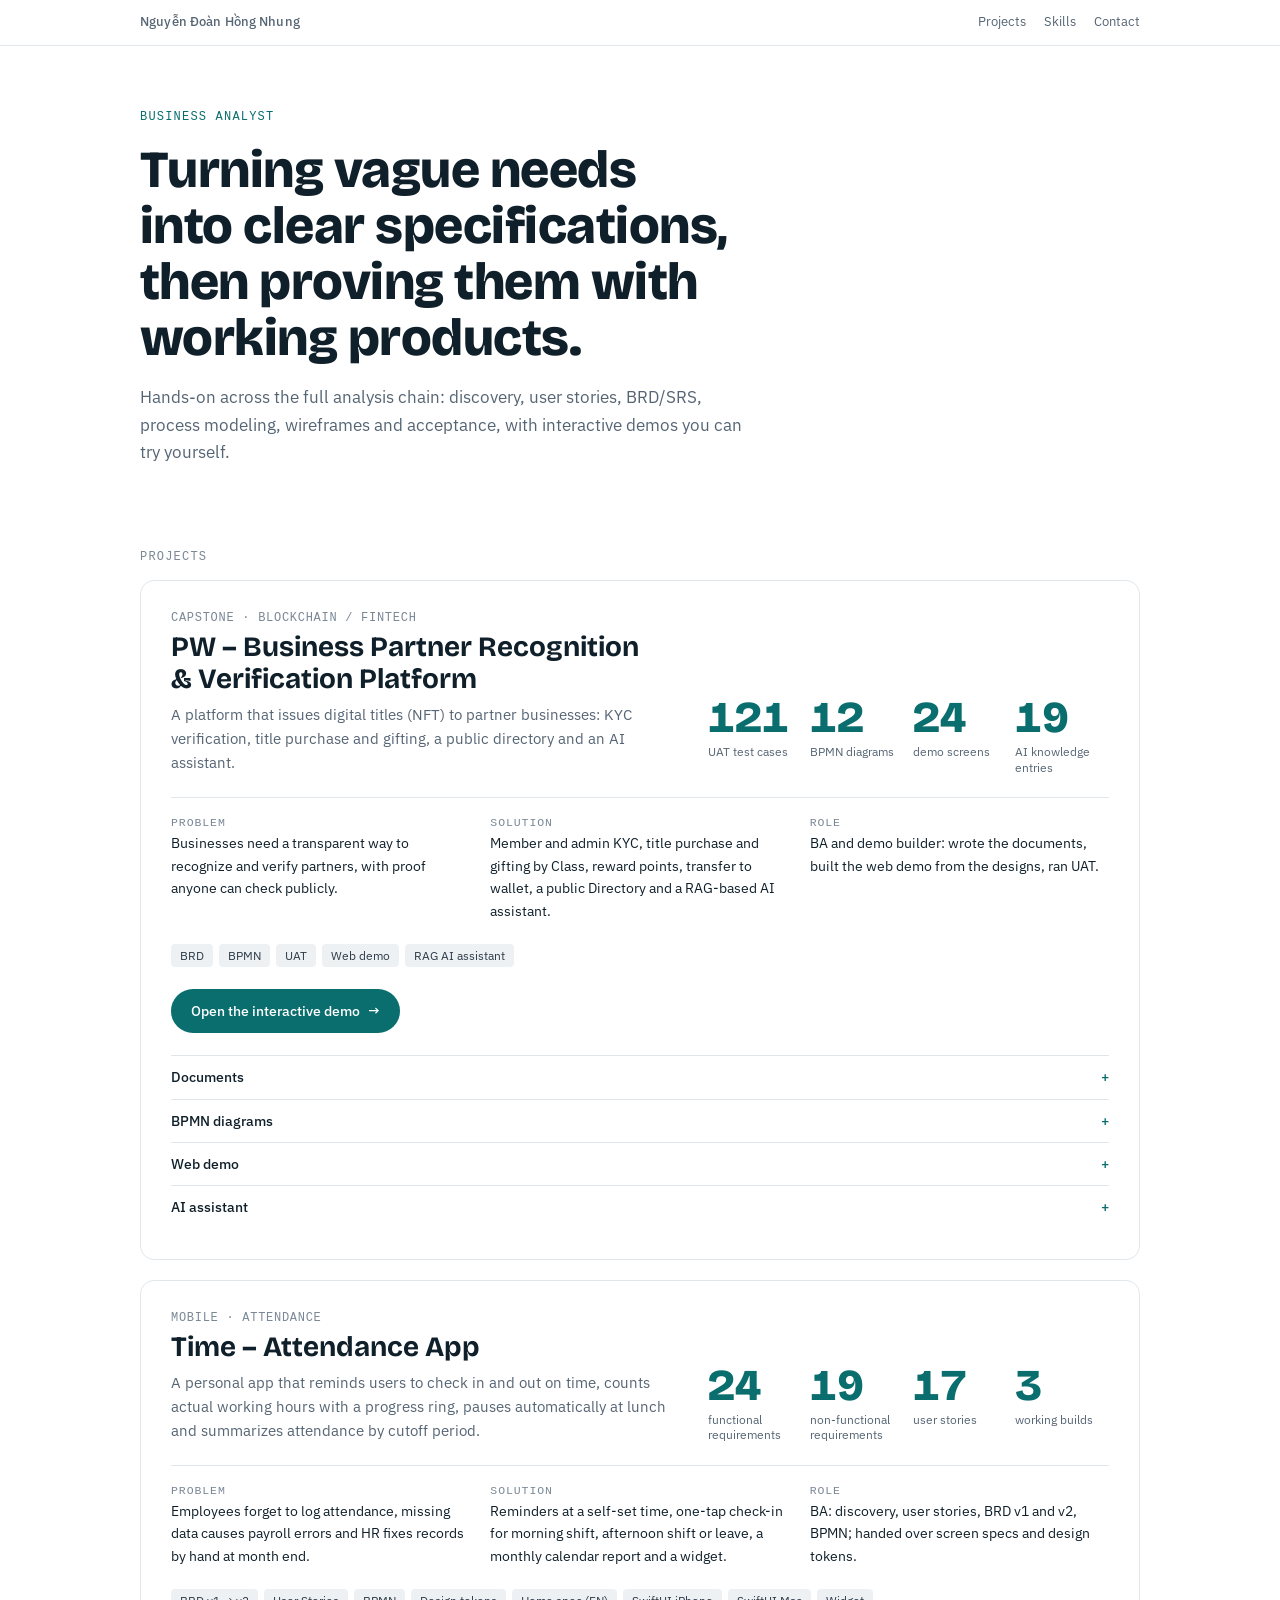
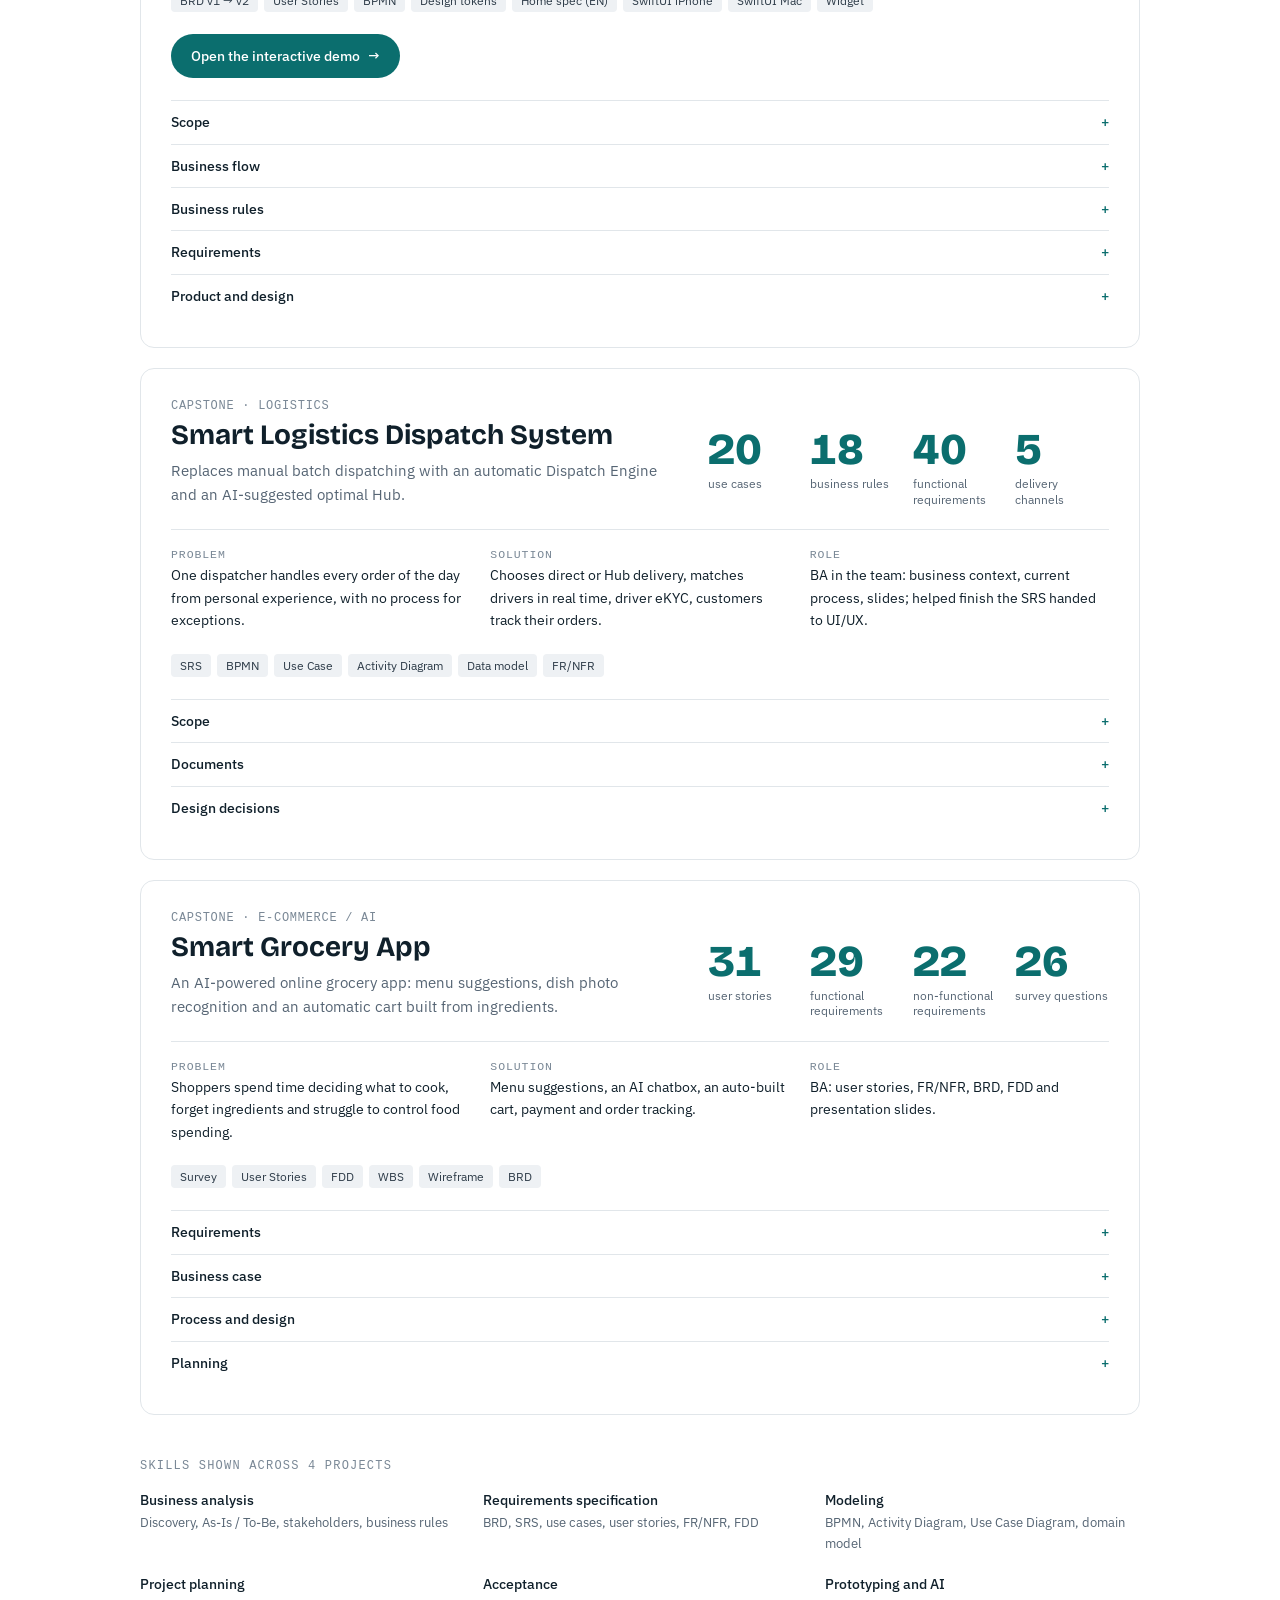
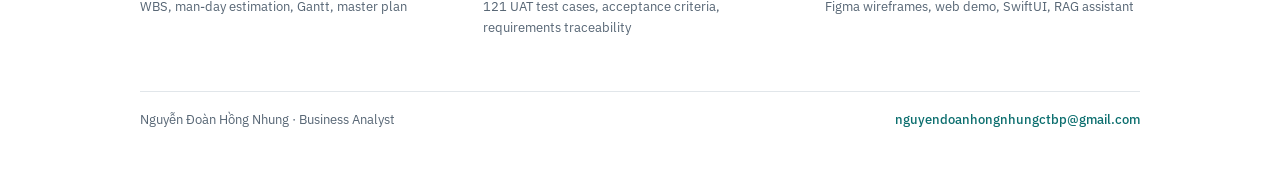
==== index.html @ 92b3be16 "Remove SRS and user story mentions from the PW card Co-Authored-By: Claude Sonnet 5.5 <noreply@anthr" ====
<!doctype html>
<html lang="en">
<head>
<meta charset="utf-8">
<meta name="viewport" content="width=device-width,initial-scale=1">
<title>Nguyễn Đoàn Hồng Nhung – Business Analyst | 4-Project Portfolio</title>
<meta name="description" content="Business Analyst portfolio of Nguyễn Đoàn Hồng Nhung: PW Platform, Time (attendance app), Smart Logistics Dispatch System and Smart Grocery App.">
<meta name="theme-color" content="#ffffff">
<meta property="og:type" content="website">
<meta property="og:title" content="Nguyễn Đoàn Hồng Nhung – Business Analyst | 4-Project Portfolio">
<meta property="og:description" content="PW Platform, Time attendance app, Smart Logistics Dispatch System and Smart Grocery App: from discovery and specification to acceptance.">
<meta name="twitter:card" content="summary">
<link rel="icon" href="data:image/svg+xml,%3Csvg xmlns='http://www.w3.org/2000/svg' viewBox='0 0 64 64'%3E%3Crect width='64' height='64' rx='14' fill='%230b6e6e'/%3E%3Ctext x='32' y='44' font-size='34' font-family='sans-serif' font-weight='700' text-anchor='middle' fill='white'%3EN%3C/text%3E%3C/svg%3E">
<link rel="preconnect" href="https://fonts.googleapis.com">
<link rel="preconnect" href="https://fonts.gstatic.com" crossorigin>
<link rel="stylesheet" href="https://fonts.googleapis.com/css2?family=Bricolage+Grotesque:wght@600;700;800&family=IBM+Plex+Sans:wght@400;500&display=swap">
<link rel="stylesheet" href="style.css">
</head>
<body>

<div class="topbar">
  <div class="wrap bar">
    <span class="who">Nguyễn Đoàn Hồng Nhung</span>
    <nav aria-label="Table of contents">
      <a href="#featured">Projects</a>
      <a href="#skills">Skills</a>
      <a href="mailto:nguyendoanhongnhungctbp@gmail.com">Contact</a>
    </nav>
  </div>
</div>

<main class="wrap">

<header class="hero">
  <p class="eyebrow">Business Analyst</p>
  <h1>Turning vague needs into clear specifications, then proving them with working products.</h1>
  <p class="sub">Hands-on across the full analysis chain: discovery, user stories, BRD/SRS, process modeling, wireframes and acceptance, with interactive demos you can try yourself.</p>
</header>

<section id="featured" aria-labelledby="h-featured">
<h2 class="sec" id="h-featured">Projects</h2>

<article class="flag" id="pw">
  <div class="flag-head">
    <div class="flag-title">
      <p class="kind">Capstone · Blockchain / Fintech</p>
      <h3>PW – Business Partner Recognition &amp; Verification Platform</h3>
      <p class="lead">A platform that issues digital titles (NFT) to partner businesses: KYC verification, title purchase and gifting, a public directory and an AI assistant.</p>
    </div>
    <dl class="kpis">
      <div><dt>UAT test cases</dt><dd>121</dd></div>
      <div><dt>BPMN diagrams</dt><dd>12</dd></div>
      <div><dt>demo screens</dt><dd>24</dd></div>
      <div><dt>AI knowledge entries</dt><dd>19</dd></div>
    </dl>
  </div>

  <dl class="facts">
    <div><dt>Problem</dt><dd>Businesses need a transparent way to recognize and verify partners, with proof anyone can check publicly.</dd></div>
    <div><dt>Solution</dt><dd>Member and admin KYC, title purchase and gifting by Class, reward points, transfer to wallet, a public Directory and a RAG-based AI assistant.</dd></div>
    <div><dt>Role</dt><dd>BA and demo builder: wrote the documents, built the web demo from the designs, ran UAT.</dd></div>
  </dl>

  <ul class="tags"><li>BRD</li><li>BPMN</li><li>UAT</li><li>Web demo</li><li>RAG AI assistant</li></ul>

  <a class="cta" href="demo/pw/index.html">Open the interactive demo <span aria-hidden="true">→</span></a>

  <div class="more">
    <details><summary>Documents</summary><ul>
      <li>BRD and use case diagram</li>
      <li>12 BPMN diagrams: As-Is, To-Be and 10 sub-flows (Waitlist, Onboarding, Purchase/Gift, Grant Award, Link Wallet, Transfer, Revoke, Directory, Knowledge Base update, AI Assistant)</li>
      <li>121 UAT test cases, all marked Pass, with a defect log and sign-off sheet</li>
      </ul><p class="doclinks"><a href="docs/pw/PW_BRD.pdf" target="_blank" rel="noopener">BRD ↗</a><a href="docs/pw/PW_Use_Case_Diagram.pdf" target="_blank" rel="noopener">Use case diagram ↗</a><a href="docs/pw/PW_UAT_Checklist.pdf" target="_blank" rel="noopener">UAT checklist ↗</a><a href="docs/pw/PW_UAT_Results.pdf" target="_blank" rel="noopener">UAT results ↗</a></p></details>
    <details><summary>BPMN diagrams</summary><ul>
      <li>As-Is, To-Be and 10 sub-flows, from Waitlist to AI Assistant</li></ul><p class="doclinks"><a href="docs/pw/PW_BPMN_AS-IS.pdf" target="_blank" rel="noopener">As-Is process ↗</a><a href="docs/pw/PW_BPMN_TO-BE.pdf" target="_blank" rel="noopener">To-Be process (all flows) ↗</a><a href="docs/pw/bpmn/D0_Join_Waitlist.pdf" target="_blank" rel="noopener">D0 Join Waitlist ↗</a><a href="docs/pw/bpmn/D1_Onboarding.pdf" target="_blank" rel="noopener">D1 Onboarding ↗</a><a href="docs/pw/bpmn/D2_Purchase_Gift.pdf" target="_blank" rel="noopener">D2 Purchase and Gift ↗</a><a href="docs/pw/bpmn/D3_Grant_Award.pdf" target="_blank" rel="noopener">D3 Grant Award ↗</a><a href="docs/pw/bpmn/D4.1_Link_Wallet.pdf" target="_blank" rel="noopener">D4.1 Link Wallet ↗</a><a href="docs/pw/bpmn/D4.2_Transfer_Title.pdf" target="_blank" rel="noopener">D4.2 Transfer Title ↗</a><a href="docs/pw/bpmn/D5_Revoke.pdf" target="_blank" rel="noopener">D5 Revoke ↗</a><a href="docs/pw/bpmn/D6_Public_Directory.pdf" target="_blank" rel="noopener">D6 Public Directory ↗</a><a href="docs/pw/bpmn/D7.1_Update_Knowledge_Base.pdf" target="_blank" rel="noopener">D7.1 Update Knowledge Base ↗</a><a href="docs/pw/bpmn/D7.2_AI_Assistant.pdf" target="_blank" rel="noopener">D7.2 AI Assistant ↗</a></p></details>
    <details><summary>Web demo</summary><ul>
      <li>Plain HTML/CSS/JS, about 24 screens, built to match the Figma designs</li>
      <li>Closed-loop KYC: member submits, admin approves or rejects, member sees the reason</li>
      <li>Title purchase by Class, 20% year-two discount, 10% reward points, gifting to others</li>
      <li>Custodial and linked wallets, title transfer, Directory of 318 sample entities</li>
      <li>Admin: KYC review, grant award, adjust points, revoke, audit log</li></ul><p class="doclinks"><a href="https://www.figma.com/design/Lj8rJ8k0pFlobH08BTuroM/PW--Copy-" target="_blank" rel="noopener">Screen designs (Figma) ↗</a></p></details>
    <details><summary>AI assistant</summary><ul>
      <li>Chunking, BM25 retrieval, guardrails, live-data tools, answer generation</li>
      <li>19 knowledge entries and a 33-question evaluation set to catch regressions when rules change</li>
      <li>Shows every answering step so viewers can verify the result</li></ul></details>
  </div>
</article>

<article class="flag" id="time">
  <div class="flag-head">
    <div class="flag-title">
      <p class="kind">Mobile · Attendance</p>
      <h3>Time – Attendance App</h3>
      <p class="lead">A personal app that reminds users to check in and out on time, counts actual working hours with a progress ring, pauses automatically at lunch and summarizes attendance by cutoff period.</p>
    </div>
    <dl class="kpis">
      <div><dt>functional requirements</dt><dd>24</dd></div>
      <div><dt>non-functional requirements</dt><dd>19</dd></div>
      <div><dt>user stories</dt><dd>17</dd></div>
      <div><dt>working builds</dt><dd>3</dd></div>
    </dl>
  </div>

  <dl class="facts">
    <div><dt>Problem</dt><dd>Employees forget to log attendance, missing data causes payroll errors and HR fixes records by hand at month end.</dd></div>
    <div><dt>Solution</dt><dd>Reminders at a self-set time, one-tap check-in for morning shift, afternoon shift or leave, a monthly calendar report and a widget.</dd></div>
    <div><dt>Role</dt><dd>BA: discovery, user stories, BRD v1 and v2, BPMN; handed over screen specs and design tokens.</dd></div>
  </dl>

  <ul class="tags"><li>BRD v1 → v2</li><li>User Stories</li><li>BPMN</li><li>Design tokens</li><li>Home spec (EN)</li><li>SwiftUI iPhone</li><li>SwiftUI Mac</li><li>Widget</li></ul>

  <a class="cta" href="demo/time/index.html">Open the interactive demo <span aria-hidden="true">→</span></a>

  <div class="more">
    <details><summary>Scope</summary><ul>
      <li>v1: registration, login, account management, 9:00 AM reminder, 17 user stories across 7 epics</li>
      <li>v2: login removed, because it is a personal tool that runs on the device with no server</li>
      <li>Added morning shift (8 hours), afternoon shift (4 hours), leave day, attendance period by cutoff date, CSV import/export and per-day record editing</li>
      <li>Out of scope for phase 1: leave approval, payroll integration, biometric/GPS, team reports, multi-device sync</li>
      <li>Estimated 3 months: design 1, development 1.5, testing 0.5; team of 6 (PM, BA, 2 mobile, BE, tester, UI/UX)</li></ul><p class="doclinks"><a href="docs/time/TimeApp_BRD_v2.pdf#page=1" target="_blank" rel="noopener">BRD v2 · scope ↗</a><a href="https://docs.google.com/spreadsheets/d/1CJ0qKjeET9z7mDx8XEWbyj8f5JcgJMvnlEJ47VqvbLY" target="_blank" rel="noopener">User stories &amp; master plan (Sheets) ↗</a><a href="docs/time/TimeApp_User_Stories_AC.pdf" target="_blank" rel="noopener">User stories &amp; AC ↗</a></p></details>
    <details><summary>Business flow</summary><ol>
      <li>Daily reminder at the configured time (default 08:45), skipped if already checked in</li>
      <li>Choose shift: morning, afternoon or leave</li>
      <li>Morning: counts toward 8 net hours; at 12:00 the ring pauses and turns orange, at 13:00 it resumes</li>
      <li>Afternoon: before 12:00 check-in is disabled with a countdown; from 12:00 it counts 4 net hours</li>
      <li>Leave: records the full day and cancels all reminders for the day</li>
      <li>At 18:00, one reminder if checked in but not checked out</li>
      <li>Check-out: calculates gross and net hours and updates the day status</li></ol><p class="doclinks"><a href="docs/time/TimeApp_BPMN.pdf" target="_blank" rel="noopener">BPMN diagram ↗</a><a href="docs/time/TimeApp_BRD_v2.pdf#page=2" target="_blank" rel="noopener">BRD v2 · proposed process ↗</a><a href="docs/time/TimeApp_BPMN_interactive.pdf" target="_blank" rel="noopener">Daily-flow BPMN ↗</a></p></details>
    <details><summary>Business rules</summary><ul>
      <li>Gross hours = check-out minus check-in, used in report, widget and day detail</li>
      <li>Net hours = gross minus 1 hour if check-out is after 13:00 on morning shift, used for the progress ring and shift goal</li>
      <li>Fixed lunch break 12:00–13:00 in phase 1, handled entirely on the device</li>
      <li>4 day statuses: on-time (both in and out), incomplete (one missing), missing (none), leave; weekends and holidays are not counted</li>
      <li>Attendance period by cutoff day 1–28, for example cutoff 26 runs from the 26th of last month to the 25th of this month</li>
      <li>4 reminders: start of day, 1 hour left, shift complete, 18:00; checking out under 4 hours on morning shift needs confirmation</li>
      <li>Profile settings save only when Save is tapped, never automatically</li></ul><p class="doclinks"><a href="docs/time/TimeApp_BRD_v2.pdf#page=8" target="_blank" rel="noopener">BRD v2 · hours rules (appendix) ↗</a></p></details>
    <details><summary>Requirements</summary><ul>
      <li>Functional by group: profile and settings 4, home screen 8, widget 1, reminders 4, report 7</li>
      <li>Report: monthly calendar with colored dots, summary card that filters by status, day detail, record editing, CSV import with conflict handling, CSV export</li>
      <li>Non-functional: performance (check-in under 2 seconds, notifications within 30 seconds), iOS 14+ and Android 10+, accessibility (WCAG AA, 44px touch targets, never color alone), dark mode, local data storage, notification permission, critical bug fix within 24 hours</li></ul><p class="doclinks"><a href="docs/time/TimeApp_BRD_v2.pdf#page=3" target="_blank" rel="noopener">BRD v2 · functional ↗</a><a href="docs/time/TimeApp_BRD_v2.pdf#page=6" target="_blank" rel="noopener">BRD v2 · non-functional ↗</a></p></details>
    <details><summary>Product and design</summary><ul>
      <li>iPhone app in SwiftUI: home, report, profile and splash screens</li>
      <li>Interactive web prototype of the app (check-in, lunch pause, reminders, report calendar, profile) built from the Home spec and BRD v2, with a simulated clock</li>
      <li>Mac app in SwiftUI with the same logic and widget, sharing data through an App Group</li>
      <li>Notification manager and a local data service behind a protocol, about 7,000 lines of Swift</li>
      <li>Design tokens (primary green, dark green when the goal is reached, light and dark backgrounds) and an English Home screen spec</li>
      <li>Sample CSV data for June 2026, including a day with a missing check-out to test the incomplete status</li></ul><p class="doclinks"><a href="docs/time/TimeApp_Home_Spec_EN.pdf" target="_blank" rel="noopener">Home screen spec (EN) ↗</a><a href="docs/time/TimeApp_Sample_Data.pdf" target="_blank" rel="noopener">Sample data ↗</a></p></details>
  </div>
</article>
<article class="flag" id="logistics">
  <div class="flag-head">
    <div class="flag-title">
      <p class="kind">Capstone · Logistics</p>
      <h3>Smart Logistics Dispatch System</h3>
      <p class="lead">Replaces manual batch dispatching with an automatic Dispatch Engine and an AI-suggested optimal Hub.</p>
    </div>
    <dl class="kpis">
      <div><dt>use cases</dt><dd>20</dd></div>
      <div><dt>business rules</dt><dd>18</dd></div>
      <div><dt>functional requirements</dt><dd>40</dd></div>
      <div><dt>delivery channels</dt><dd>5</dd></div>
    </dl>
  </div>

  <dl class="facts">
    <div><dt>Problem</dt><dd>One dispatcher handles every order of the day from personal experience, with no process for exceptions.</dd></div>
    <div><dt>Solution</dt><dd>Chooses direct or Hub delivery, matches drivers in real time, driver eKYC, customers track their orders.</dd></div>
    <div><dt>Role</dt><dd>BA in the team: business context, current process, slides; helped finish the SRS handed to UI/UX.</dd></div>
  </dl>

  <ul class="tags"><li>SRS</li><li>BPMN</li><li>Use Case</li><li>Activity Diagram</li><li>Data model</li><li>FR/NFR</li></ul>

  <div class="more">
    <details><summary>Scope</summary><ul>
      <li>5 channels: Customer App, Counter Portal, Dispatcher Portal, Driver App, Hub</li>
      <li>Direct and Hub flows: receive, sort, consolidate, dispatch, proof of delivery</li>
      <li>Dispatcher moves from operator to supervisor, handling exceptions only</li>
      <li>6 actors: customer, counter staff, dispatcher, driver, hub staff and the system; shipments can have several pickup points but one drop-off</li>
      <li>Standard and Priority service levels; out of scope: multi-tenant billing, fleet telematics, customs, warehouse management</li></ul><p class="doclinks"><a href="docs/logistics/SLDS_Use_Case_Diagram.pdf" target="_blank" rel="noopener">Use case diagram ↗</a><a href="docs/logistics/SLDS_Use_Case_Description.pdf" target="_blank" rel="noopener">Use case descriptions ↗</a></p></details>
    <details><summary>Documents</summary><ul>
      <li>SRS with 18 business rules, 20 use cases and 40 functional requirements</li>
      <li>Current and proposed business process, use case and activity diagrams, data types</li>
      <li>Screen mapping, master plan, defense slides</li></ul><p class="doclinks"><a href="docs/logistics/SLDS_Business_Process_Current.pdf" target="_blank" rel="noopener">Current process ↗</a><a href="docs/logistics/SLDS_Business_Process_Proposed.pdf" target="_blank" rel="noopener">Proposed process ↗</a><a href="docs/logistics/SLDS_Activity_Diagram.pdf" target="_blank" rel="noopener">Activity diagram ↗</a><a href="docs/logistics/SLDS_Data_Types.pdf" target="_blank" rel="noopener">Data types ↗</a><a href="docs/logistics/SLDS_FR_NFR.pdf" target="_blank" rel="noopener">FR &amp; NFR ↗</a><a href="docs/logistics/SLDS_Master_Plan.pdf" target="_blank" rel="noopener">Master plan ↗</a><a href="docs/logistics/SLDS_Slides.pdf" target="_blank" rel="noopener">Slides ↗</a><a href="https://face-id-scan-verify.lovable.app/" target="_blank" rel="noopener">Prototype ↗</a></p></details>
    <details><summary>Design decisions</summary><ul>
      <li>Every AI suggestion has a non-AI fallback so order handling never stops</li>
      <li>Driver identity verified by eKYC before taking orders</li>
      <li>Reassignment flow when a driver rejects or cancels, instead of leaving the order stuck</li></ul><p class="doclinks"><a href="docs/logistics/SLDS_SRS.pdf" target="_blank" rel="noopener">SRS ↗</a></p></details>
  </div>
</article>

<article class="flag" id="grocery">
  <div class="flag-head">
    <div class="flag-title">
      <p class="kind">Capstone · E-commerce / AI</p>
      <h3>Smart Grocery App</h3>
      <p class="lead">An AI-powered online grocery app: menu suggestions, dish photo recognition and an automatic cart built from ingredients.</p>
    </div>
    <dl class="kpis">
      <div><dt>user stories</dt><dd>31</dd></div>
      <div><dt>functional requirements</dt><dd>29</dd></div>
      <div><dt>non-functional requirements</dt><dd>22</dd></div>
      <div><dt>survey questions</dt><dd>26</dd></div>
    </dl>
  </div>

  <dl class="facts">
    <div><dt>Problem</dt><dd>Shoppers spend time deciding what to cook, forget ingredients and struggle to control food spending.</dd></div>
    <div><dt>Solution</dt><dd>Menu suggestions, an AI chatbox, an auto-built cart, payment and order tracking.</dd></div>
    <div><dt>Role</dt><dd>BA: user stories, FR/NFR, BRD, FDD and presentation slides.</dd></div>
  </dl>

  <ul class="tags"><li>Survey</li><li>User Stories</li><li>FDD</li><li>WBS</li><li>Wireframe</li><li>BRD</li></ul>

  <div class="more">
    <details><summary>Requirements</summary><ul>
      <li>31 user stories in 5 epics: account, products, ordering and payment, menu suggestion, AI chatbox</li>
      <li>29 functional requirements with priorities; 22 non-functional (performance, security, PCI-DSS, WCAG)</li></ul><p class="doclinks"><a href="https://drive.google.com/file/d/1X_LprOxxig6z9ANkVWEJ7axU12PDx2Hz/view?usp=sharing" target="_blank" rel="noopener">FDD ↗</a></p></details>
    <details><summary>Business case</summary><ul>
      <li>5 business drivers: clear market demand, solving "what to eat today", higher average order value, AI as a differentiator, lower operating cost</li>
      <li>In scope: account, products and promotions, ordering and payment, menu suggestion, AI chatbox</li>
      <li>Out of scope: warehouse administration, revenue reports, automatic driver assignment</li></ul></details>
    <details><summary>Process and design</summary><ul>
      <li>Current process: from craving to cooking, with manual recipe search and shopping trips</li>
      <li>Proposed process: three ways in (search, system suggestion, ask the AI) leading to one cart</li>
      <li>Wireframes designed in Figma</li></ul><p class="doclinks"><a href="https://drive.google.com/file/d/158OUcZKZL_SP_Wj26N3z8B_wNfun-8D4/view?usp=sharing" target="_blank" rel="noopener">Current process ↗</a><a href="https://drive.google.com/file/d/1TjK1YMbFUhLxEgh4JtUCmFcQYfIMfYij/view?usp=sharing" target="_blank" rel="noopener">Proposed process ↗</a><a href="https://www.figma.com/design/mHmwLtSC3hltcUCZiIpzP6/Nh%C3%B3m-3---Smart-Grocery-App?node-id=0-1" target="_blank" rel="noopener">Wireframe (Figma) ↗</a></p></details>
    <details><summary>Planning</summary><ul>
      <li>WBS with man-day estimates by role, 12-week Gantt</li>
      <li>Team: PM, BA, front-end, 2 back-end, 2 Flutter, tester, UI/UX</li>
      <li>Planned team of 9, 6 months</li></ul><p class="doclinks"><a href="docs/grocery/SmartGrocery_Master_Plan.pdf" target="_blank" rel="noopener">Master plan workbook ↗</a></p></details>
  </div>

</article>
</section>



<section id="skills" aria-labelledby="h-skills">
<h2 class="sec" id="h-skills">Skills shown across 4 projects</h2>
<dl class="skills">
  <div><dt>Business analysis</dt><dd>Discovery, As-Is / To-Be, stakeholders, business rules</dd></div>
  <div><dt>Requirements specification</dt><dd>BRD, SRS, use cases, user stories, FR/NFR, FDD</dd></div>
  <div><dt>Modeling</dt><dd>BPMN, Activity Diagram, Use Case Diagram, domain model</dd></div>
  <div><dt>Project planning</dt><dd>WBS, man-day estimation, Gantt, master plan</dd></div>
  <div><dt>Acceptance</dt><dd>121 UAT test cases, acceptance criteria, requirements traceability</dd></div>
  <div><dt>Prototyping and AI</dt><dd>Figma wireframes, web demo, SwiftUI, RAG assistant</dd></div>
</dl>
</section>

<footer>
  <span>Nguyễn Đoàn Hồng Nhung · Business Analyst</span>
  <a href="mailto:nguyendoanhongnhungctbp@gmail.com">nguyendoanhongnhungctbp@gmail.com</a>
</footer>
</main>

</body>
</html>
---- style.css ----
/* Thứ bậc: hero lớn > tên dự án > số liệu nổi bật > mô tả > chi tiết thu gọn (nhỏ, xám). Nền trắng. */
:root{
  --bg:#ffffff;--soft:#f6f8f9;--on-accent:#ffffff;
  --fg:#10202b;--mute:#566574;--faint:#7a8896;--line:#e1e6ea;
  --accent:#0b6e6e;--accent-soft:#e0f0ef;--tag:#eef1f4;--tagfg:#2d3b48;
  --f-display:"Bricolage Grotesque","Segoe UI",system-ui,sans-serif;
  --f-body:"IBM Plex Sans","Segoe UI",system-ui,sans-serif;
  --f-mono:ui-monospace,"SF Mono",Menlo,Consolas,monospace;
}
*{box-sizing:border-box}
html{scroll-behavior:smooth;scroll-padding-top:64px}
body{margin:0;background:var(--bg);color:var(--fg);font:15px/1.6 var(--f-body)}
.wrap{max-width:1040px;margin:0 auto;padding-inline:20px}
main.wrap{padding-block:8px 56px}

/* thanh trên: tên nhỏ, điều hướng nhỏ */
.topbar{position:sticky;top:0;z-index:5;background:rgba(255,255,255,.94);backdrop-filter:blur(6px);border-bottom:1px solid var(--line)}
.bar{display:flex;justify-content:space-between;align-items:center;gap:12px;padding-block:12px}
.who{font-size:13px;font-weight:500;color:var(--mute);letter-spacing:.01em}
.bar nav{display:flex;gap:18px;flex-wrap:wrap}
.bar a{font-size:13px;color:var(--mute);text-decoration:none}
.bar a:hover{color:var(--accent)}
a:focus-visible,summary:focus-visible{outline:2px solid var(--accent);outline-offset:2px;border-radius:3px}

/* hero */
.hero{padding-block:56px 40px;display:grid;gap:18px}
.eyebrow{margin:0;font:500 12px var(--f-mono);letter-spacing:.1em;text-transform:uppercase;color:var(--accent)}
h1{margin:0;font:800 clamp(30px,5.2vw,52px)/1.08 var(--f-display);letter-spacing:-.01em;max-width:22ch;text-wrap:balance}
.sub{margin:0;max-width:62ch;font-size:17px;color:var(--mute)}

/* tiêu đề mục: nhỏ, kín đáo */
.sec{margin:44px 0 16px;font:500 12px var(--f-mono);letter-spacing:.1em;text-transform:uppercase;color:var(--faint)}

.kind{margin:0 0 6px;font:500 12px var(--f-mono);letter-spacing:.06em;text-transform:uppercase;color:var(--faint)}
h3{margin:0;font:700 clamp(22px,3vw,28px)/1.15 var(--f-display);text-wrap:balance}
.lead{margin:8px 0 0;color:var(--mute);max-width:60ch}

/* dự án nổi bật */
.flag{border:1px solid var(--line);border-radius:14px;padding:clamp(18px,3vw,30px);margin-bottom:20px;display:grid;gap:22px;min-width:0}
.flag-head{display:grid;grid-template-columns:minmax(0,1.25fr) minmax(0,1fr);gap:24px 36px;align-items:end}
@media(max-width:820px){.flag-head{grid-template-columns:minmax(0,1fr)}}
.kpis{display:grid;grid-template-columns:repeat(4,minmax(0,1fr));gap:8px;margin:0;align-items:start}
.kpis div{display:grid;grid-template-rows:auto 1fr;align-content:start;gap:4px}
.kpis dd{order:-1}
.kpis dd{margin:0;font:800 clamp(30px,4.4vw,44px)/1 var(--f-display);color:var(--accent);font-variant-numeric:tabular-nums}
.kpis dt{font-size:12px;line-height:1.3;color:var(--mute)}
@media(max-width:460px){.kpis{grid-template-columns:repeat(2,minmax(0,1fr));gap:14px}}

/* vấn đề / giải pháp / vai trò */
.facts{display:grid;grid-template-columns:repeat(3,minmax(0,1fr));gap:20px;margin:0;padding-top:18px;border-top:1px solid var(--line)}
@media(max-width:820px){.facts{grid-template-columns:minmax(0,1fr);gap:12px}}
.facts dt{font:500 11.5px var(--f-mono);letter-spacing:.08em;text-transform:uppercase;color:var(--faint);margin-bottom:3px}
.facts dd{margin:0;font-size:14px;color:var(--fg)}

.tags{display:flex;flex-wrap:wrap;gap:6px;margin:0;padding:0;list-style:none}
.tags li{background:var(--tag);color:var(--tagfg);border-radius:4px;padding:2px 9px;font-size:12px}

/* chi tiết thu gọn: nhỏ, xám */
.more{display:grid;grid-template-columns:minmax(0,1fr)}
details{border-top:1px solid var(--line);padding-block:10px}
summary{cursor:pointer;font-size:14px;font-weight:500;color:var(--fg);list-style:none;display:flex;justify-content:space-between;gap:12px}
summary::-webkit-details-marker{display:none}
summary::after{content:"+";color:var(--accent);font-weight:500}
details[open] summary::after{content:"−"}
summary:hover{color:var(--accent)}
details ul,details ol{max-width:82ch;margin:10px 0 2px;padding-left:18px;font-size:13.5px;color:var(--mute)}
details li{margin:4px 0}


/* kỹ năng: một dải mảnh */
.skills{display:grid;grid-template-columns:repeat(3,minmax(0,1fr));gap:18px 28px;margin:0}
@media(max-width:820px){.skills{grid-template-columns:repeat(2,minmax(0,1fr))}}
@media(max-width:480px){.skills{grid-template-columns:minmax(0,1fr)}}
.skills dt{font-size:14px;font-weight:500}
.skills dd{margin:2px 0 0;font-size:13px;color:var(--mute)}

footer{margin-top:52px;padding-top:18px;border-top:1px solid var(--line);display:flex;flex-wrap:wrap;justify-content:space-between;gap:6px 20px;font-size:13px;color:var(--mute)}
footer a{color:var(--accent);text-decoration:none;font-weight:500}
footer a:hover{text-decoration:underline}

@media(max-width:560px){.bar nav a:not(:last-child){display:none}.who{font-size:12.5px}}

/* link tài liệu theo từng mục */
.doclinks{display:flex;flex-wrap:wrap;gap:6px 16px;margin:10px 0 4px;font-size:13px}
.doclinks a{color:var(--accent);font-weight:500;text-decoration:none;border-bottom:1px solid var(--accent-soft)}
.doclinks a:hover{border-bottom-color:var(--accent)}

/* nút mở demo */
.cta{justify-self:start;display:inline-flex;align-items:center;gap:8px;min-height:44px;padding:0 20px;border-radius:999px;background:var(--accent);color:var(--on-accent);font-weight:500;font-size:14px;text-decoration:none}
.cta:hover{filter:brightness(1.1)}
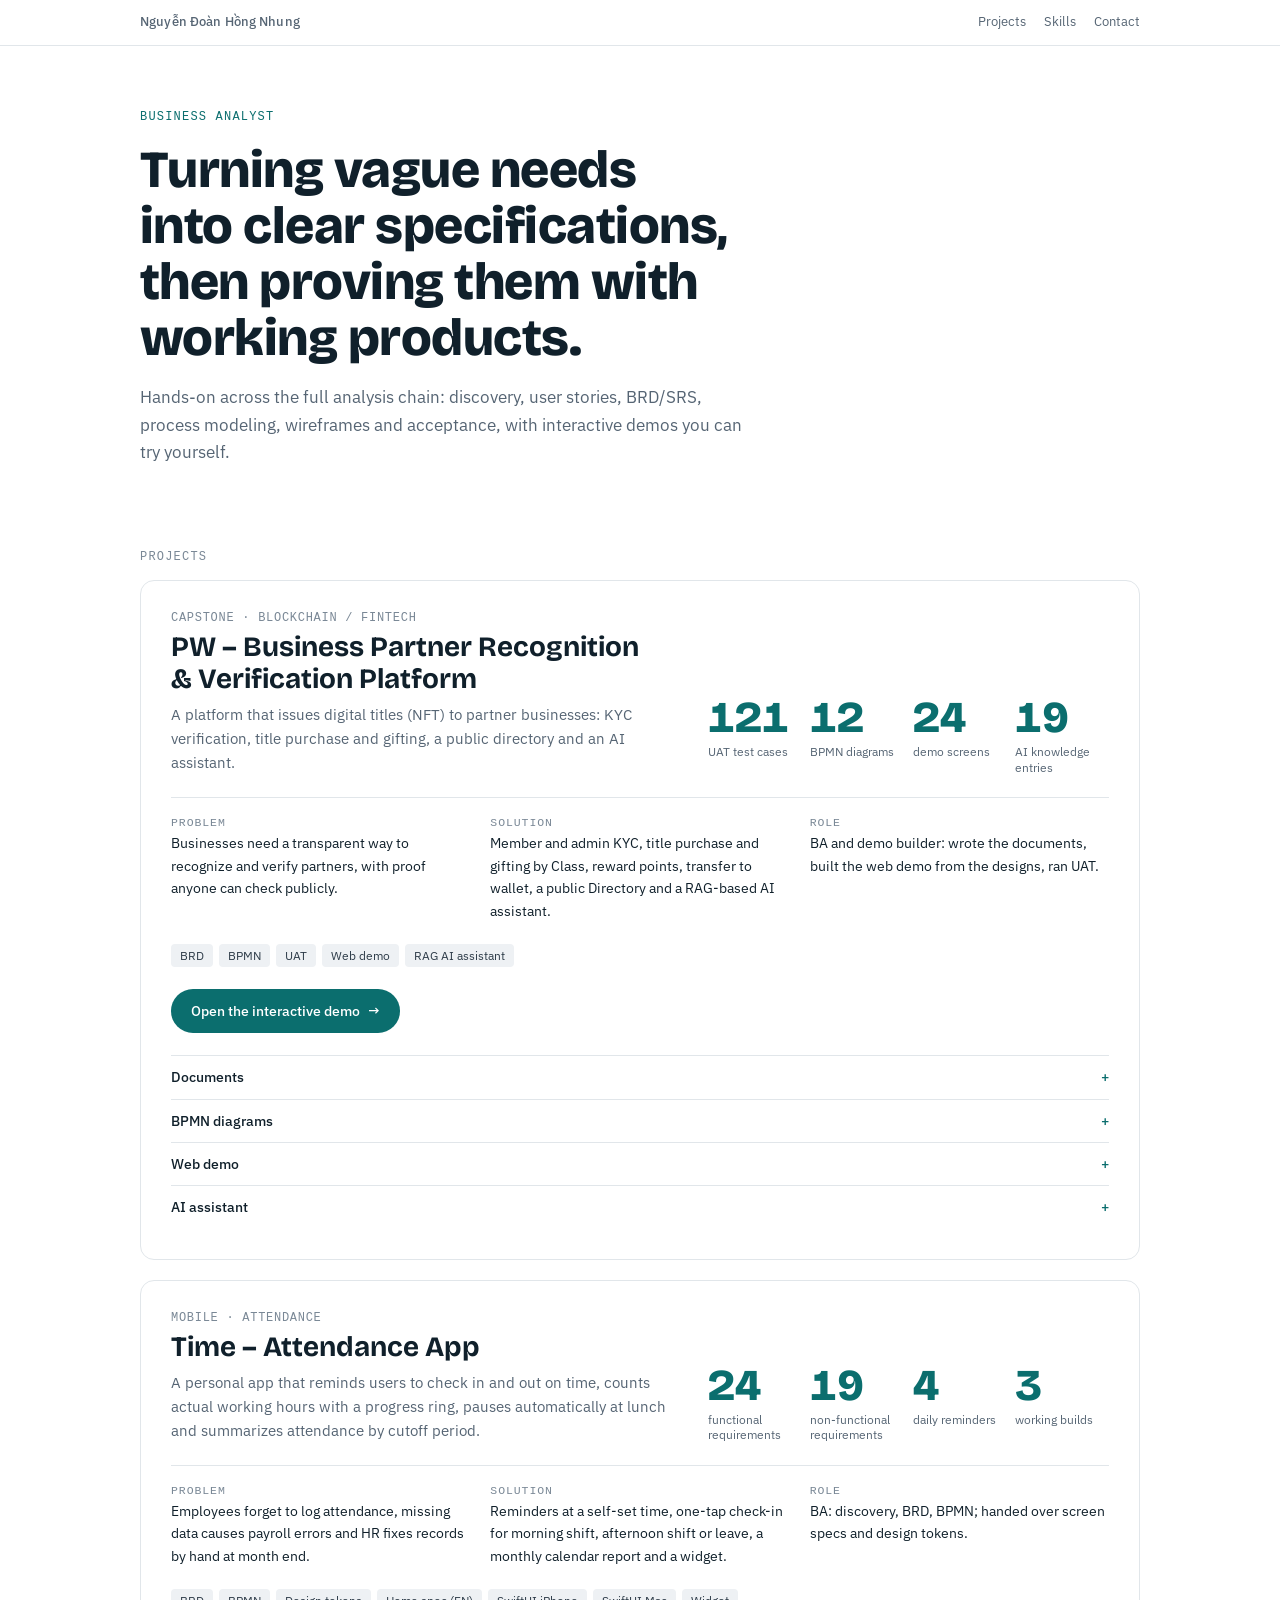
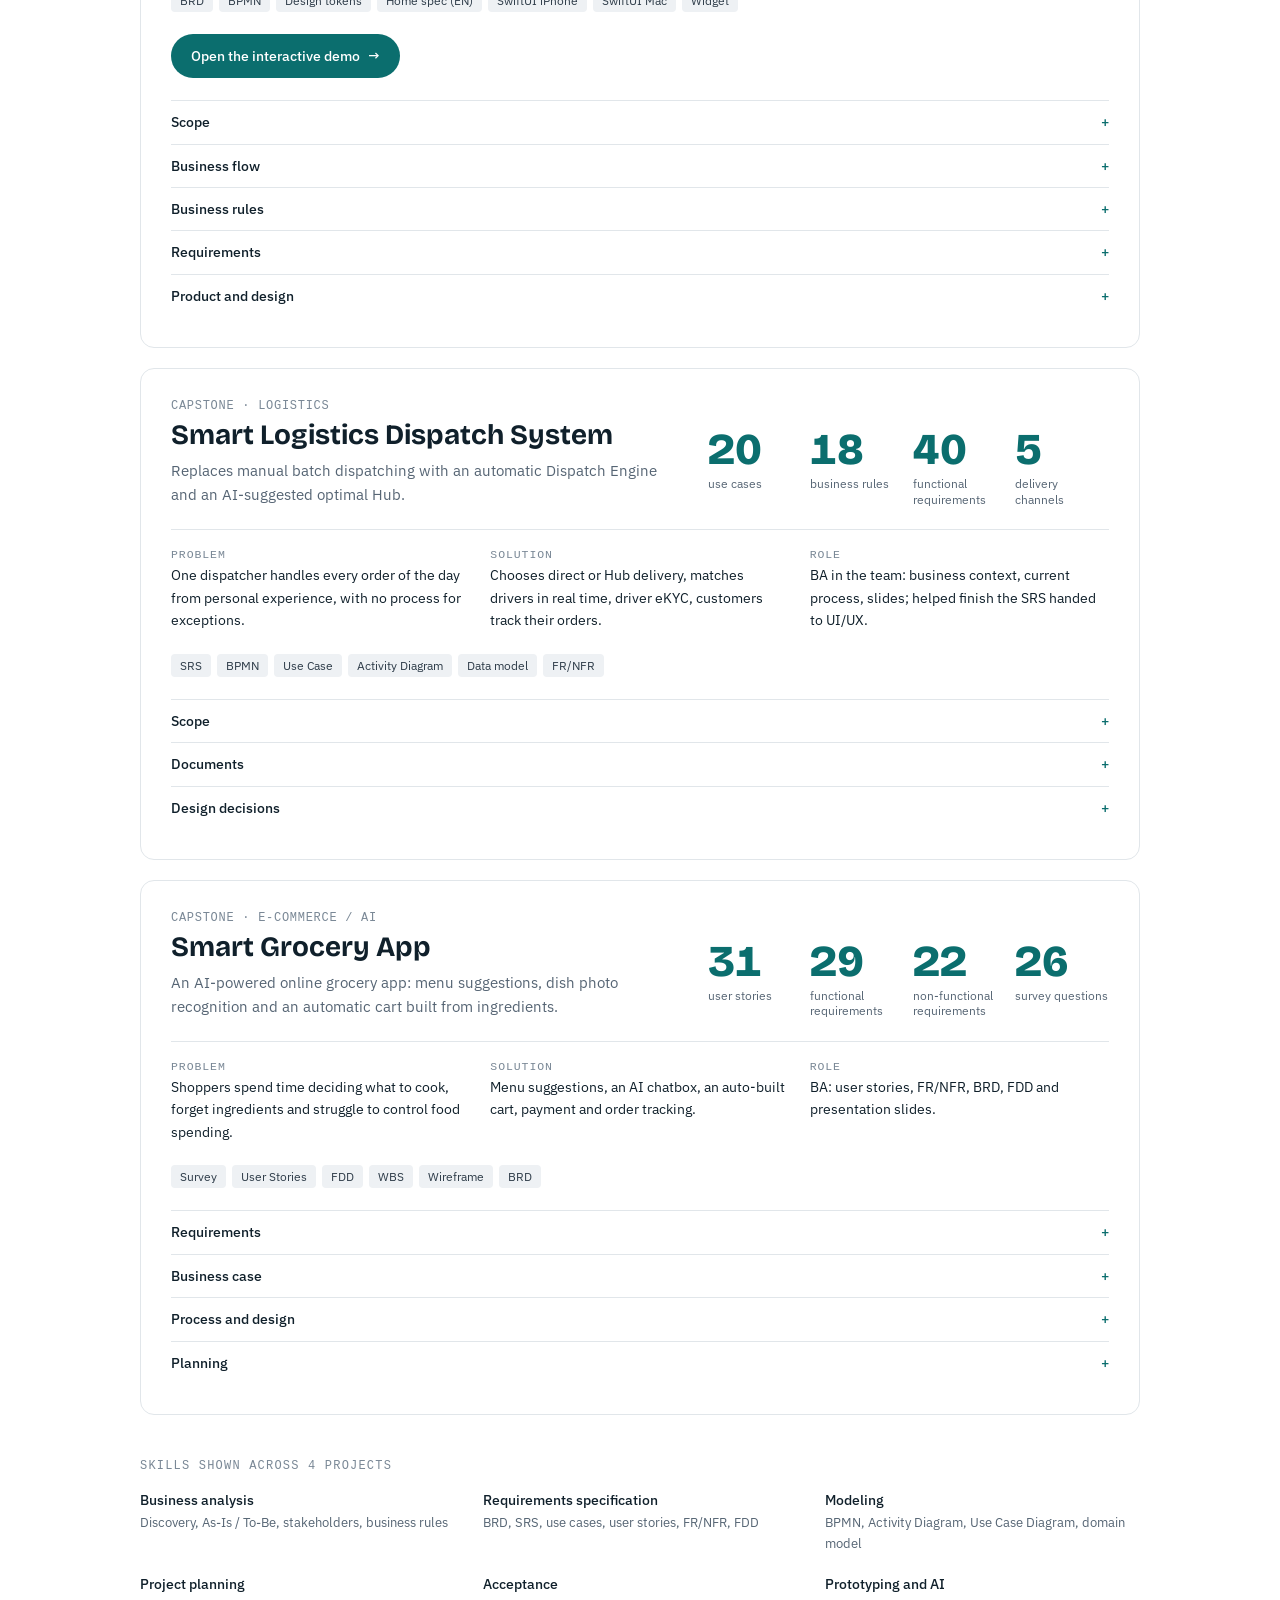
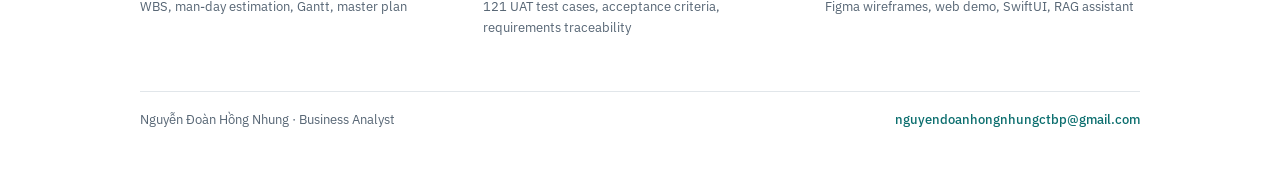
==== commit bc5563b3: "Time card: BRD only, no version labels, drop user stories Co-Authored-By: Claude Sonnet 5.5 <noreply" ====
--- a/index.html
+++ b/index.html
@@ -96,7 +96,7 @@
     <dl class="kpis">
       <div><dt>functional requirements</dt><dd>24</dd></div>
       <div><dt>non-functional requirements</dt><dd>19</dd></div>
-      <div><dt>user stories</dt><dd>17</dd></div>
+      <div><dt>daily reminders</dt><dd>4</dd></div>
       <div><dt>working builds</dt><dd>3</dd></div>
     </dl>
   </div>
@@ -104,20 +104,20 @@
   <dl class="facts">
     <div><dt>Problem</dt><dd>Employees forget to log attendance, missing data causes payroll errors and HR fixes records by hand at month end.</dd></div>
     <div><dt>Solution</dt><dd>Reminders at a self-set time, one-tap check-in for morning shift, afternoon shift or leave, a monthly calendar report and a widget.</dd></div>
-    <div><dt>Role</dt><dd>BA: discovery, user stories, BRD v1 and v2, BPMN; handed over screen specs and design tokens.</dd></div>
-  </dl>
-
-  <ul class="tags"><li>BRD v1 → v2</li><li>User Stories</li><li>BPMN</li><li>Design tokens</li><li>Home spec (EN)</li><li>SwiftUI iPhone</li><li>SwiftUI Mac</li><li>Widget</li></ul>
+    <div><dt>Role</dt><dd>BA: discovery, BRD, BPMN; handed over screen specs and design tokens.</dd></div>
+  </dl>
+
+  <ul class="tags"><li>BRD</li><li>BPMN</li><li>Design tokens</li><li>Home spec (EN)</li><li>SwiftUI iPhone</li><li>SwiftUI Mac</li><li>Widget</li></ul>
 
   <a class="cta" href="demo/time/index.html">Open the interactive demo <span aria-hidden="true">→</span></a>
 
   <div class="more">
     <details><summary>Scope</summary><ul>
-      <li>v1: registration, login, account management, 9:00 AM reminder, 17 user stories across 7 epics</li>
-      <li>v2: login removed, because it is a personal tool that runs on the device with no server</li>
+      <li>Early draft: registration, login, account management and a 9:00 AM reminder</li>
+      <li>Final scope: login removed, because it is a personal tool that runs on the device with no server</li>
       <li>Added morning shift (8 hours), afternoon shift (4 hours), leave day, attendance period by cutoff date, CSV import/export and per-day record editing</li>
       <li>Out of scope for phase 1: leave approval, payroll integration, biometric/GPS, team reports, multi-device sync</li>
-      <li>Estimated 3 months: design 1, development 1.5, testing 0.5; team of 6 (PM, BA, 2 mobile, BE, tester, UI/UX)</li></ul><p class="doclinks"><a href="docs/time/TimeApp_BRD_v2.pdf#page=1" target="_blank" rel="noopener">BRD v2 · scope ↗</a><a href="https://docs.google.com/spreadsheets/d/1CJ0qKjeET9z7mDx8XEWbyj8f5JcgJMvnlEJ47VqvbLY" target="_blank" rel="noopener">User stories &amp; master plan (Sheets) ↗</a><a href="docs/time/TimeApp_User_Stories_AC.pdf" target="_blank" rel="noopener">User stories &amp; AC ↗</a></p></details>
+      <li>Estimated 3 months: design 1, development 1.5, testing 0.5; team of 6 (PM, BA, 2 mobile, BE, tester, UI/UX)</li></ul><p class="doclinks"><a href="docs/time/TimeApp_BRD.pdf#page=1" target="_blank" rel="noopener">BRD ↗</a></p></details>
     <details><summary>Business flow</summary><ol>
       <li>Daily reminder at the configured time (default 08:45), skipped if already checked in</li>
       <li>Choose shift: morning, afternoon or leave</li>
@@ -125,7 +125,7 @@
       <li>Afternoon: before 12:00 check-in is disabled with a countdown; from 12:00 it counts 4 net hours</li>
       <li>Leave: records the full day and cancels all reminders for the day</li>
       <li>At 18:00, one reminder if checked in but not checked out</li>
-      <li>Check-out: calculates gross and net hours and updates the day status</li></ol><p class="doclinks"><a href="docs/time/TimeApp_BPMN.pdf" target="_blank" rel="noopener">BPMN diagram ↗</a><a href="docs/time/TimeApp_BRD_v2.pdf#page=2" target="_blank" rel="noopener">BRD v2 · proposed process ↗</a><a href="docs/time/TimeApp_BPMN_interactive.pdf" target="_blank" rel="noopener">Daily-flow BPMN ↗</a></p></details>
+      <li>Check-out: calculates gross and net hours and updates the day status</li></ol><p class="doclinks"><a href="docs/time/TimeApp_BPMN.pdf" target="_blank" rel="noopener">BPMN diagram ↗</a><a href="docs/time/TimeApp_BPMN_interactive.pdf" target="_blank" rel="noopener">Daily-flow BPMN ↗</a></p></details>
     <details><summary>Business rules</summary><ul>
       <li>Gross hours = check-out minus check-in, used in report, widget and day detail</li>
       <li>Net hours = gross minus 1 hour if check-out is after 13:00 on morning shift, used for the progress ring and shift goal</li>
@@ -133,14 +133,14 @@
       <li>4 day statuses: on-time (both in and out), incomplete (one missing), missing (none), leave; weekends and holidays are not counted</li>
       <li>Attendance period by cutoff day 1–28, for example cutoff 26 runs from the 26th of last month to the 25th of this month</li>
       <li>4 reminders: start of day, 1 hour left, shift complete, 18:00; checking out under 4 hours on morning shift needs confirmation</li>
-      <li>Profile settings save only when Save is tapped, never automatically</li></ul><p class="doclinks"><a href="docs/time/TimeApp_BRD_v2.pdf#page=8" target="_blank" rel="noopener">BRD v2 · hours rules (appendix) ↗</a></p></details>
+      <li>Profile settings save only when Save is tapped, never automatically</li></ul></details>
     <details><summary>Requirements</summary><ul>
       <li>Functional by group: profile and settings 4, home screen 8, widget 1, reminders 4, report 7</li>
       <li>Report: monthly calendar with colored dots, summary card that filters by status, day detail, record editing, CSV import with conflict handling, CSV export</li>
-      <li>Non-functional: performance (check-in under 2 seconds, notifications within 30 seconds), iOS 14+ and Android 10+, accessibility (WCAG AA, 44px touch targets, never color alone), dark mode, local data storage, notification permission, critical bug fix within 24 hours</li></ul><p class="doclinks"><a href="docs/time/TimeApp_BRD_v2.pdf#page=3" target="_blank" rel="noopener">BRD v2 · functional ↗</a><a href="docs/time/TimeApp_BRD_v2.pdf#page=6" target="_blank" rel="noopener">BRD v2 · non-functional ↗</a></p></details>
+      <li>Non-functional: performance (check-in under 2 seconds, notifications within 30 seconds), iOS 14+ and Android 10+, accessibility (WCAG AA, 44px touch targets, never color alone), dark mode, local data storage, notification permission, critical bug fix within 24 hours</li></ul></details>
     <details><summary>Product and design</summary><ul>
       <li>iPhone app in SwiftUI: home, report, profile and splash screens</li>
-      <li>Interactive web prototype of the app (check-in, lunch pause, reminders, report calendar, profile) built from the Home spec and BRD v2, with a simulated clock</li>
+      <li>Interactive web prototype of the app (check-in, lunch pause, reminders, report calendar, profile) built from the Home spec and the BRD, with a simulated clock</li>
       <li>Mac app in SwiftUI with the same logic and widget, sharing data through an App Group</li>
       <li>Notification manager and a local data service behind a protocol, about 7,000 lines of Swift</li>
       <li>Design tokens (primary green, dark green when the goal is reached, light and dark backgrounds) and an English Home screen spec</li>
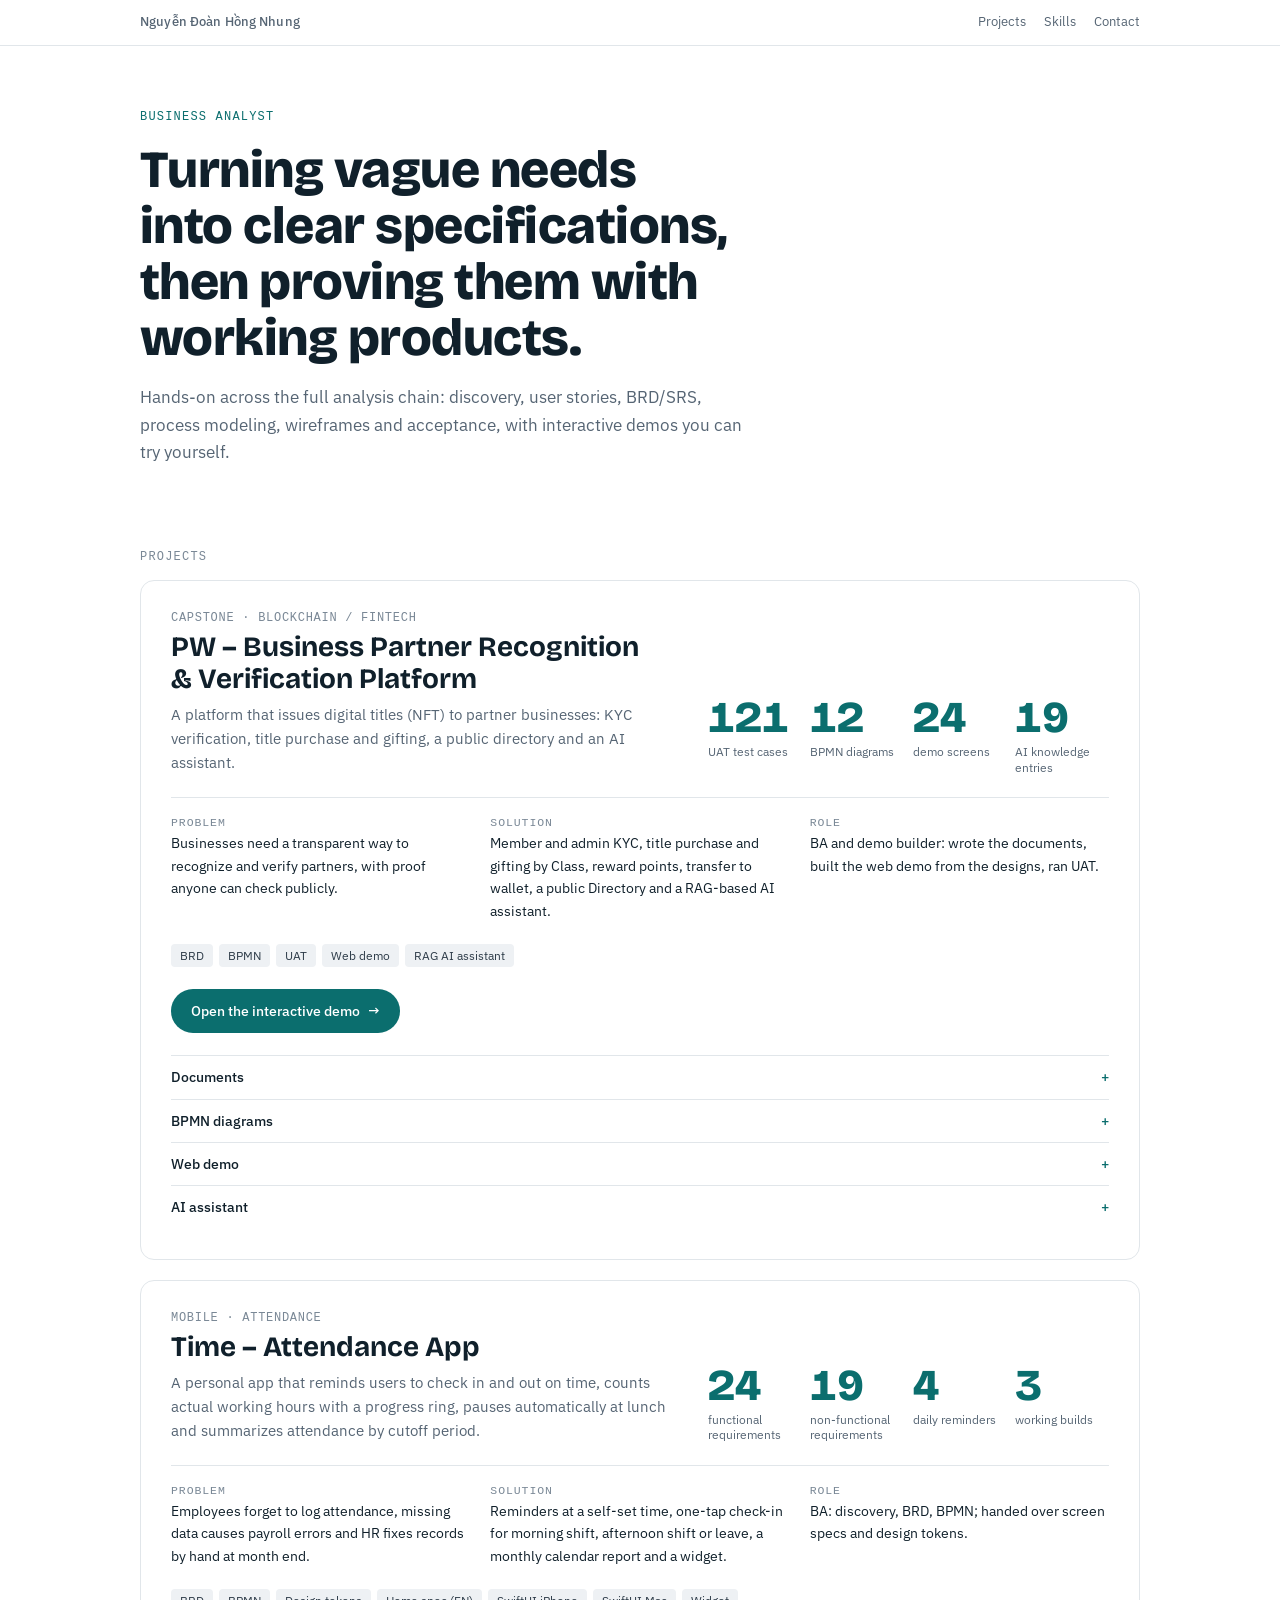
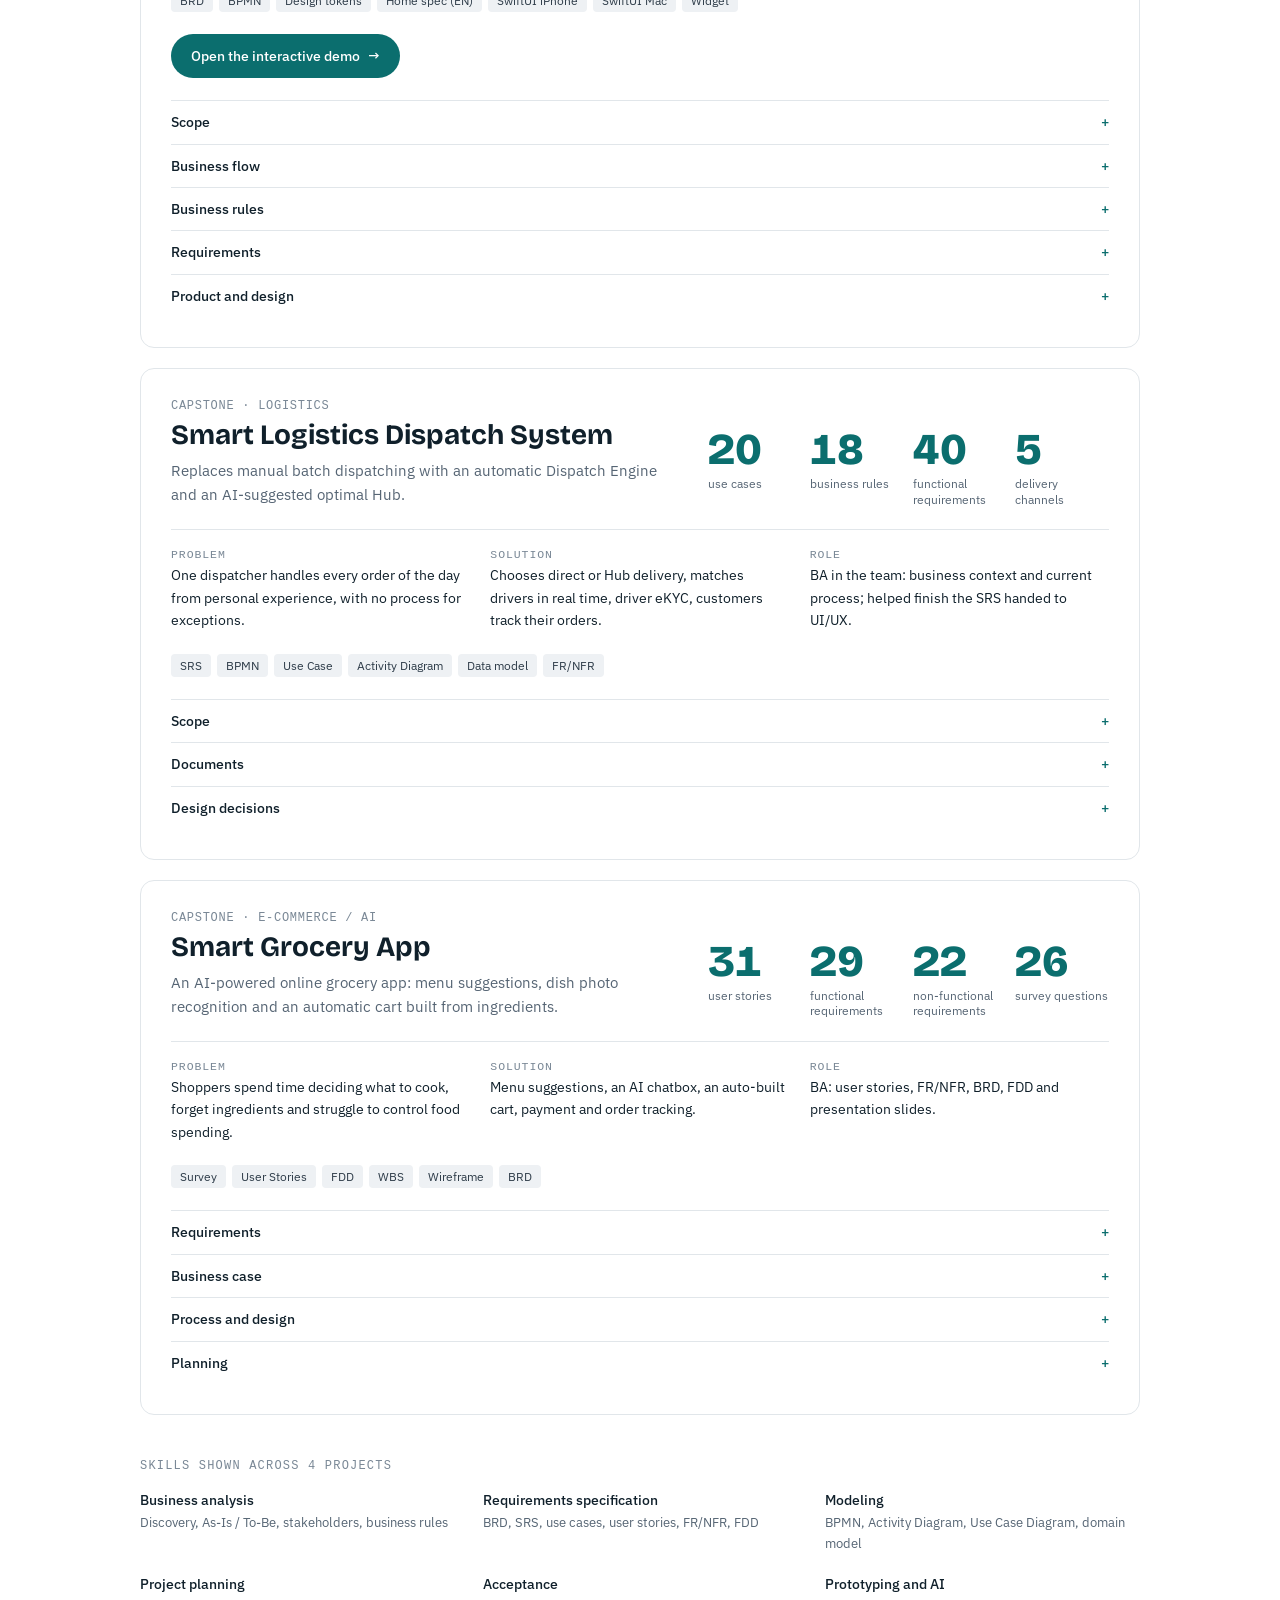
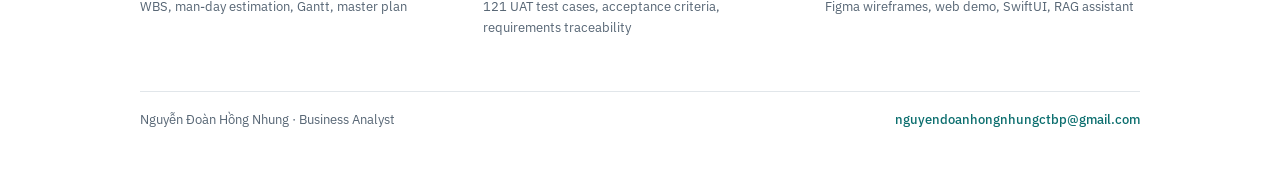
==== commit 7f19f9c1: "Add the Grocery survey PDF, drop Time daily-flow BPMN and Logistics slides Co-Authored-By: Claude So" ====
--- a/index.html
+++ b/index.html
@@ -125,7 +125,7 @@
       <li>Afternoon: before 12:00 check-in is disabled with a countdown; from 12:00 it counts 4 net hours</li>
       <li>Leave: records the full day and cancels all reminders for the day</li>
       <li>At 18:00, one reminder if checked in but not checked out</li>
-      <li>Check-out: calculates gross and net hours and updates the day status</li></ol><p class="doclinks"><a href="docs/time/TimeApp_BPMN.pdf" target="_blank" rel="noopener">BPMN diagram ↗</a><a href="docs/time/TimeApp_BPMN_interactive.pdf" target="_blank" rel="noopener">Daily-flow BPMN ↗</a></p></details>
+      <li>Check-out: calculates gross and net hours and updates the day status</li></ol><p class="doclinks"><a href="docs/time/TimeApp_BPMN.pdf" target="_blank" rel="noopener">BPMN diagram ↗</a></p></details>
     <details><summary>Business rules</summary><ul>
       <li>Gross hours = check-out minus check-in, used in report, widget and day detail</li>
       <li>Net hours = gross minus 1 hour if check-out is after 13:00 on morning shift, used for the progress ring and shift goal</li>
@@ -165,7 +165,7 @@
   <dl class="facts">
     <div><dt>Problem</dt><dd>One dispatcher handles every order of the day from personal experience, with no process for exceptions.</dd></div>
     <div><dt>Solution</dt><dd>Chooses direct or Hub delivery, matches drivers in real time, driver eKYC, customers track their orders.</dd></div>
-    <div><dt>Role</dt><dd>BA in the team: business context, current process, slides; helped finish the SRS handed to UI/UX.</dd></div>
+    <div><dt>Role</dt><dd>BA in the team: business context and current process; helped finish the SRS handed to UI/UX.</dd></div>
   </dl>
 
   <ul class="tags"><li>SRS</li><li>BPMN</li><li>Use Case</li><li>Activity Diagram</li><li>Data model</li><li>FR/NFR</li></ul>
@@ -180,7 +180,7 @@
     <details><summary>Documents</summary><ul>
       <li>SRS with 18 business rules, 20 use cases and 40 functional requirements</li>
       <li>Current and proposed business process, use case and activity diagrams, data types</li>
-      <li>Screen mapping, master plan, defense slides</li></ul><p class="doclinks"><a href="docs/logistics/SLDS_Business_Process_Current.pdf" target="_blank" rel="noopener">Current process ↗</a><a href="docs/logistics/SLDS_Business_Process_Proposed.pdf" target="_blank" rel="noopener">Proposed process ↗</a><a href="docs/logistics/SLDS_Activity_Diagram.pdf" target="_blank" rel="noopener">Activity diagram ↗</a><a href="docs/logistics/SLDS_Data_Types.pdf" target="_blank" rel="noopener">Data types ↗</a><a href="docs/logistics/SLDS_FR_NFR.pdf" target="_blank" rel="noopener">FR &amp; NFR ↗</a><a href="docs/logistics/SLDS_Master_Plan.pdf" target="_blank" rel="noopener">Master plan ↗</a><a href="docs/logistics/SLDS_Slides.pdf" target="_blank" rel="noopener">Slides ↗</a><a href="https://face-id-scan-verify.lovable.app/" target="_blank" rel="noopener">Prototype ↗</a></p></details>
+      <li>Screen mapping and master plan</li></ul><p class="doclinks"><a href="docs/logistics/SLDS_Business_Process_Current.pdf" target="_blank" rel="noopener">Current process ↗</a><a href="docs/logistics/SLDS_Business_Process_Proposed.pdf" target="_blank" rel="noopener">Proposed process ↗</a><a href="docs/logistics/SLDS_Activity_Diagram.pdf" target="_blank" rel="noopener">Activity diagram ↗</a><a href="docs/logistics/SLDS_Data_Types.pdf" target="_blank" rel="noopener">Data types ↗</a><a href="docs/logistics/SLDS_FR_NFR.pdf" target="_blank" rel="noopener">FR &amp; NFR ↗</a><a href="docs/logistics/SLDS_Master_Plan.pdf" target="_blank" rel="noopener">Master plan ↗</a><a href="https://face-id-scan-verify.lovable.app/" target="_blank" rel="noopener">Prototype ↗</a></p></details>
     <details><summary>Design decisions</summary><ul>
       <li>Every AI suggestion has a non-AI fallback so order handling never stops</li>
       <li>Driver identity verified by eKYC before taking orders</li>
@@ -214,7 +214,7 @@
   <div class="more">
     <details><summary>Requirements</summary><ul>
       <li>31 user stories in 5 epics: account, products, ordering and payment, menu suggestion, AI chatbox</li>
-      <li>29 functional requirements with priorities; 22 non-functional (performance, security, PCI-DSS, WCAG)</li></ul><p class="doclinks"><a href="https://drive.google.com/file/d/1X_LprOxxig6z9ANkVWEJ7axU12PDx2Hz/view?usp=sharing" target="_blank" rel="noopener">FDD ↗</a></p></details>
+      <li>29 functional requirements with priorities; 22 non-functional (performance, security, PCI-DSS, WCAG)</li></ul><p class="doclinks"><a href="https://drive.google.com/file/d/1X_LprOxxig6z9ANkVWEJ7axU12PDx2Hz/view?usp=sharing" target="_blank" rel="noopener">FDD ↗</a><a href="docs/grocery/SmartGrocery_Survey.pdf" target="_blank" rel="noopener">Survey results ↗</a></p></details>
     <details><summary>Business case</summary><ul>
       <li>5 business drivers: clear market demand, solving "what to eat today", higher average order value, AI as a differentiator, lower operating cost</li>
       <li>In scope: account, products and promotions, ordering and payment, menu suggestion, AI chatbox</li>
@@ -226,7 +226,7 @@
     <details><summary>Planning</summary><ul>
       <li>WBS with man-day estimates by role, 12-week Gantt</li>
       <li>Team: PM, BA, front-end, 2 back-end, 2 Flutter, tester, UI/UX</li>
-      <li>Planned team of 9, 6 months</li></ul><p class="doclinks"><a href="docs/grocery/SmartGrocery_Master_Plan.pdf" target="_blank" rel="noopener">Master plan workbook ↗</a></p></details>
+      <li>Planned team of 9, 6 months</li></ul><p class="doclinks"><a href="docs/grocery/SmartGrocery_Master_Plan.pdf" target="_blank" rel="noopener">Master plan ↗</a></p></details>
   </div>
 
 </article>
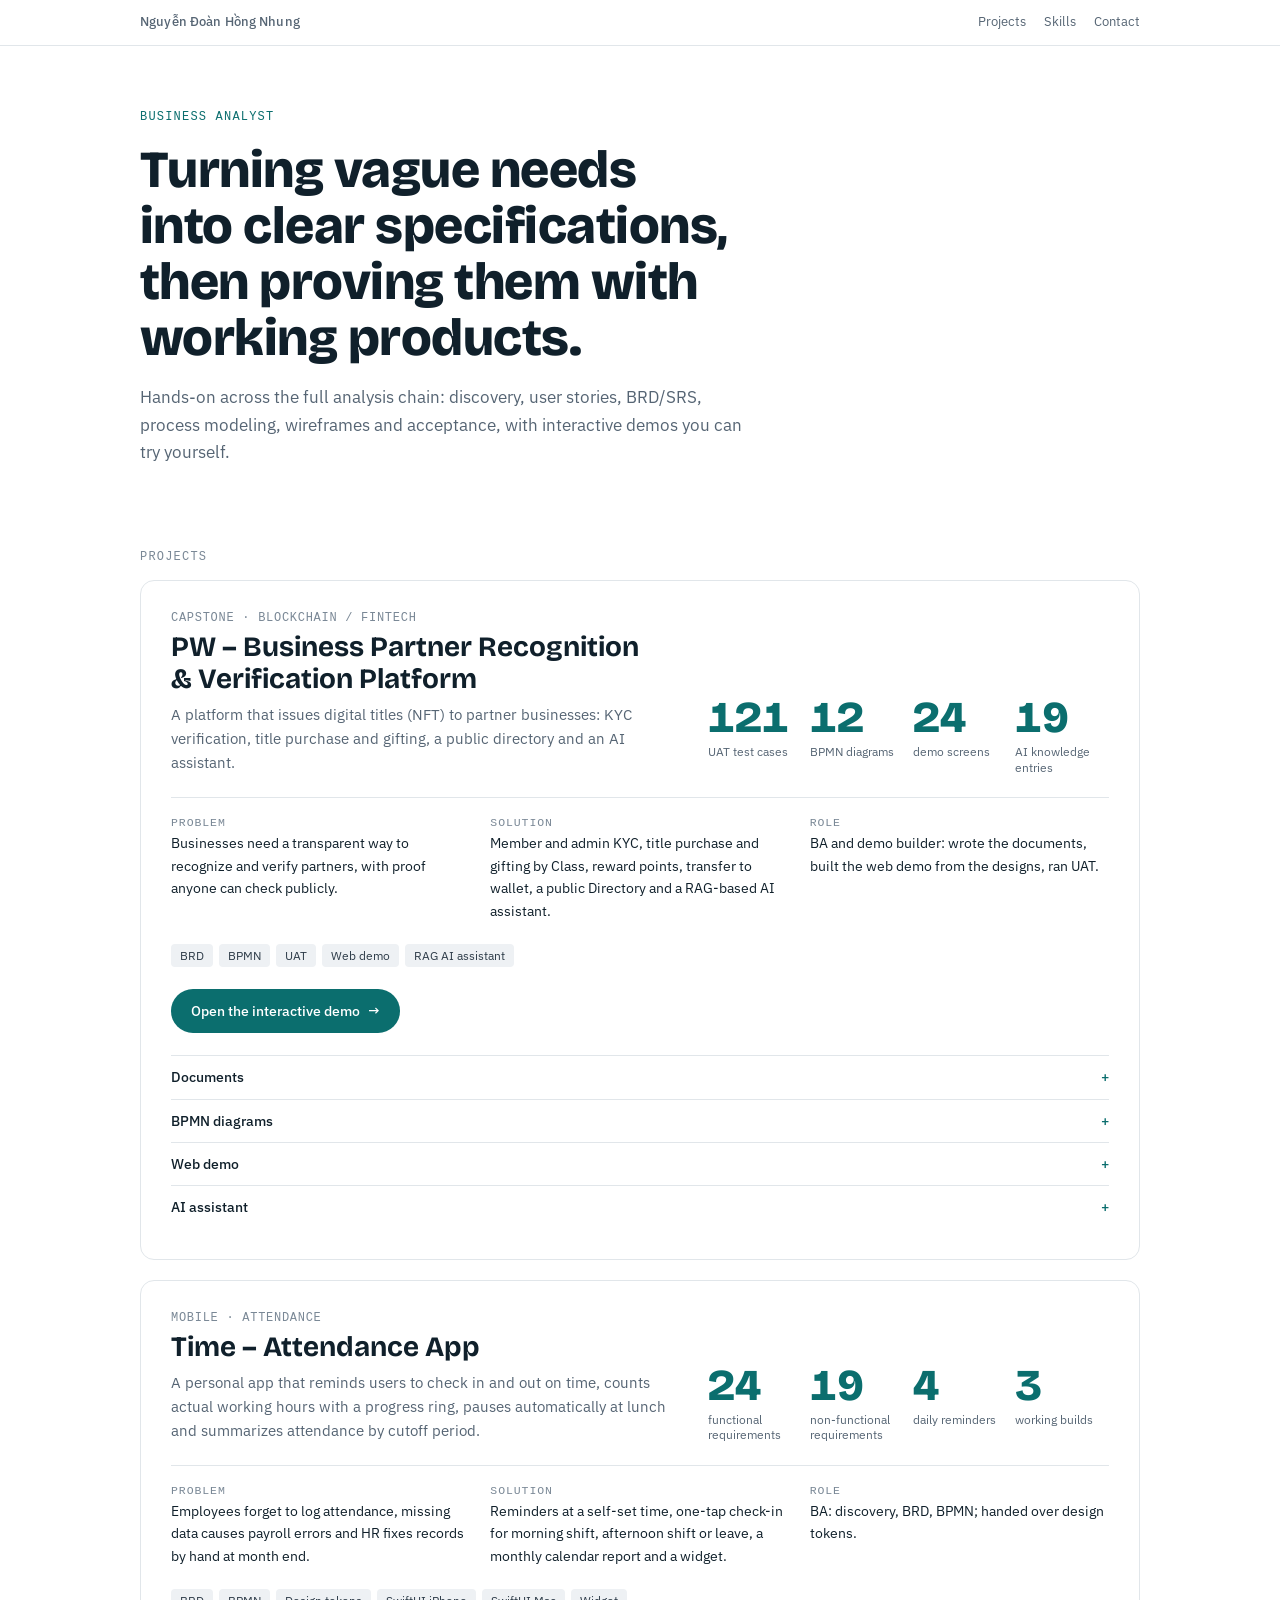
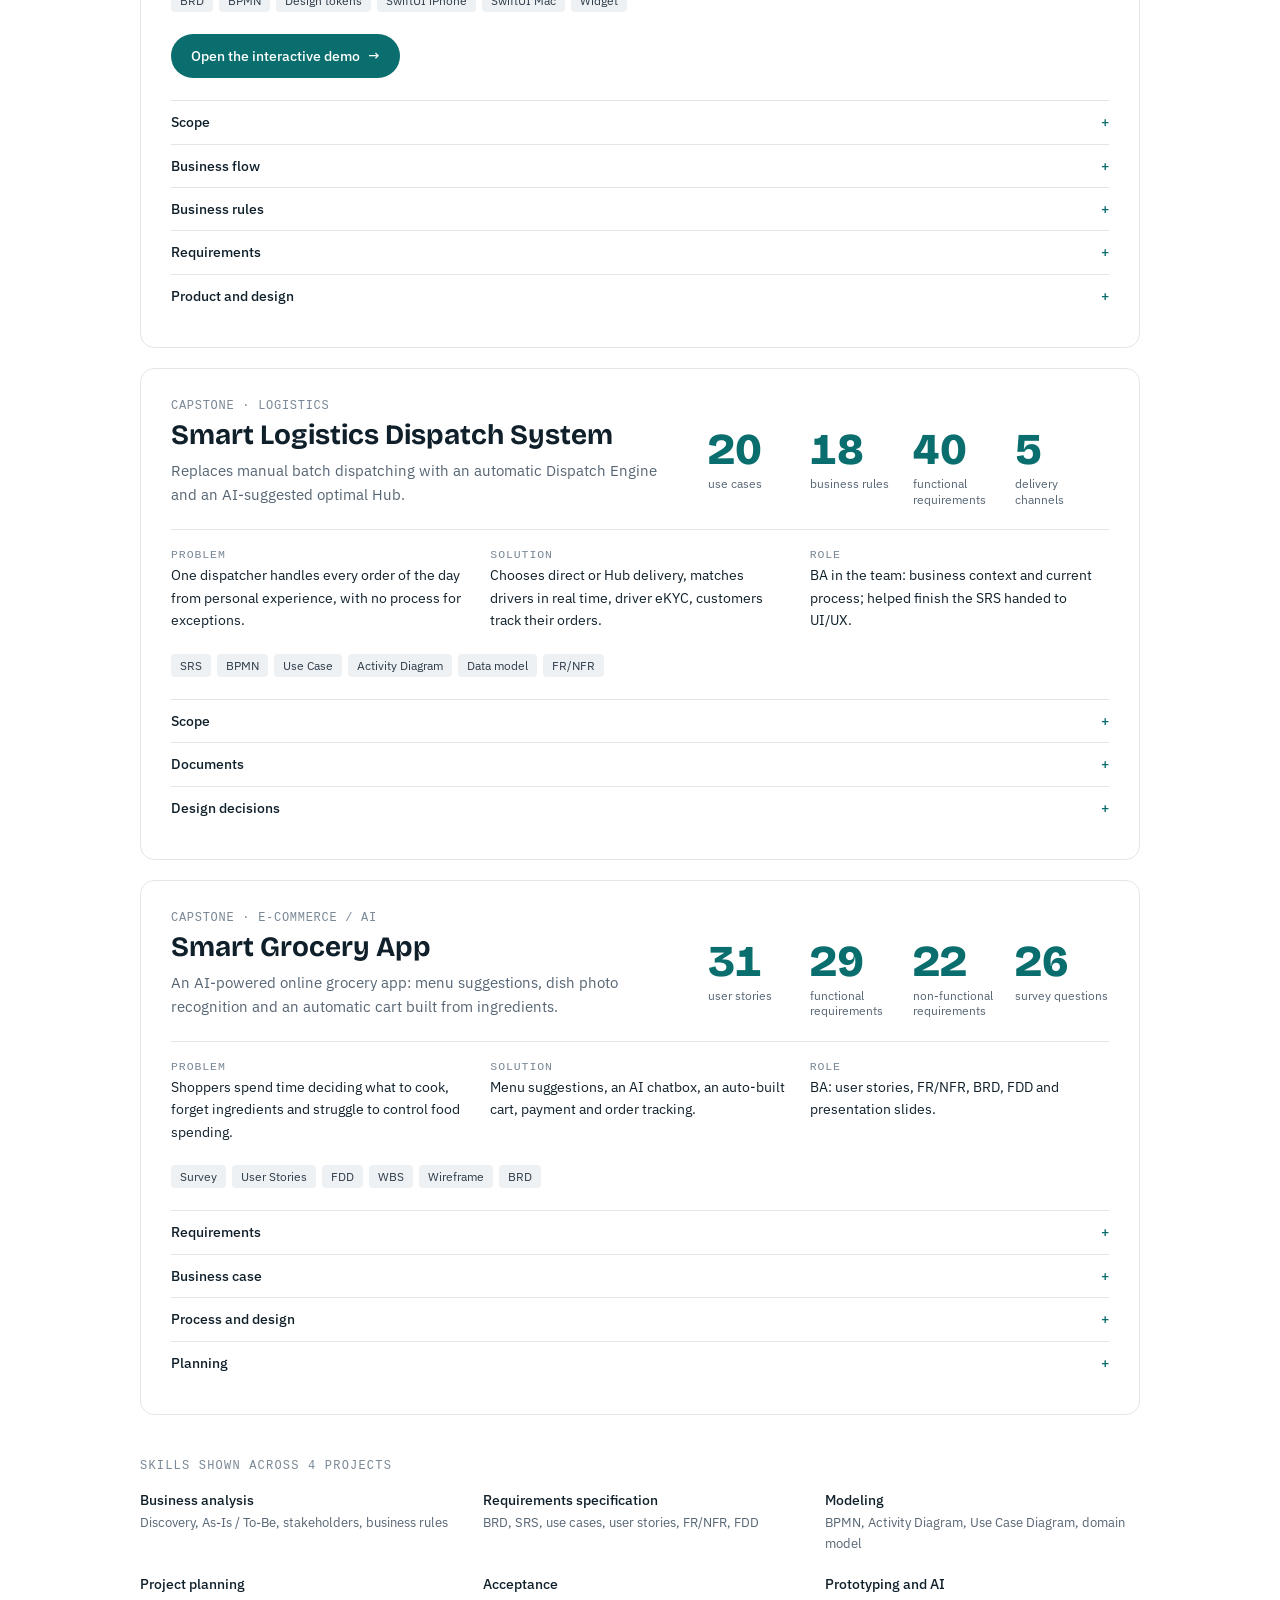
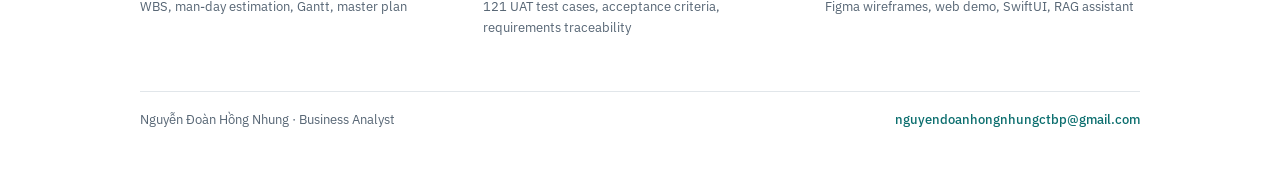
==== commit 35e12729: "Remove the Time home screen spec Co-Authored-By: Claude Sonnet 5.5 <noreply@anthropic.com>" ====
--- a/index.html
+++ b/index.html
@@ -104,10 +104,10 @@
   <dl class="facts">
     <div><dt>Problem</dt><dd>Employees forget to log attendance, missing data causes payroll errors and HR fixes records by hand at month end.</dd></div>
     <div><dt>Solution</dt><dd>Reminders at a self-set time, one-tap check-in for morning shift, afternoon shift or leave, a monthly calendar report and a widget.</dd></div>
-    <div><dt>Role</dt><dd>BA: discovery, BRD, BPMN; handed over screen specs and design tokens.</dd></div>
-  </dl>
-
-  <ul class="tags"><li>BRD</li><li>BPMN</li><li>Design tokens</li><li>Home spec (EN)</li><li>SwiftUI iPhone</li><li>SwiftUI Mac</li><li>Widget</li></ul>
+    <div><dt>Role</dt><dd>BA: discovery, BRD, BPMN; handed over design tokens.</dd></div>
+  </dl>
+
+  <ul class="tags"><li>BRD</li><li>BPMN</li><li>Design tokens</li><li>SwiftUI iPhone</li><li>SwiftUI Mac</li><li>Widget</li></ul>
 
   <a class="cta" href="demo/time/index.html">Open the interactive demo <span aria-hidden="true">→</span></a>
 
@@ -140,11 +140,10 @@
       <li>Non-functional: performance (check-in under 2 seconds, notifications within 30 seconds), iOS 14+ and Android 10+, accessibility (WCAG AA, 44px touch targets, never color alone), dark mode, local data storage, notification permission, critical bug fix within 24 hours</li></ul></details>
     <details><summary>Product and design</summary><ul>
       <li>iPhone app in SwiftUI: home, report, profile and splash screens</li>
-      <li>Interactive web prototype of the app (check-in, lunch pause, reminders, report calendar, profile) built from the Home spec and the BRD, with a simulated clock</li>
+      <li>Interactive web prototype of the app (check-in, lunch pause, reminders, report calendar, profile) built from the BRD, with a simulated clock</li>
       <li>Mac app in SwiftUI with the same logic and widget, sharing data through an App Group</li>
       <li>Notification manager and a local data service behind a protocol, about 7,000 lines of Swift</li>
-      <li>Design tokens (primary green, dark green when the goal is reached, light and dark backgrounds) and an English Home screen spec</li>
-      <li>Sample CSV data for June 2026, including a day with a missing check-out to test the incomplete status</li></ul><p class="doclinks"><a href="docs/time/TimeApp_Home_Spec_EN.pdf" target="_blank" rel="noopener">Home screen spec (EN) ↗</a><a href="docs/time/TimeApp_Sample_Data.pdf" target="_blank" rel="noopener">Sample data ↗</a></p></details>
+      <li>Design tokens (primary green, dark green when the goal is reached, light and dark backgrounds)</li></ul><p class="doclinks"></p></details>
   </div>
 </article>
 <article class="flag" id="logistics">
@@ -180,7 +179,7 @@
     <details><summary>Documents</summary><ul>
       <li>SRS with 18 business rules, 20 use cases and 40 functional requirements</li>
       <li>Current and proposed business process, use case and activity diagrams, data types</li>
-      <li>Screen mapping and master plan</li></ul><p class="doclinks"><a href="docs/logistics/SLDS_Business_Process_Current.pdf" target="_blank" rel="noopener">Current process ↗</a><a href="docs/logistics/SLDS_Business_Process_Proposed.pdf" target="_blank" rel="noopener">Proposed process ↗</a><a href="docs/logistics/SLDS_Activity_Diagram.pdf" target="_blank" rel="noopener">Activity diagram ↗</a><a href="docs/logistics/SLDS_Data_Types.pdf" target="_blank" rel="noopener">Data types ↗</a><a href="docs/logistics/SLDS_FR_NFR.pdf" target="_blank" rel="noopener">FR &amp; NFR ↗</a><a href="docs/logistics/SLDS_Master_Plan.pdf" target="_blank" rel="noopener">Master plan ↗</a><a href="https://face-id-scan-verify.lovable.app/" target="_blank" rel="noopener">Prototype ↗</a></p></details>
+      <li>Screen mapping</li></ul><p class="doclinks"><a href="docs/logistics/SLDS_Business_Process_Current.pdf" target="_blank" rel="noopener">Current process ↗</a><a href="docs/logistics/SLDS_Business_Process_Proposed.pdf" target="_blank" rel="noopener">Proposed process ↗</a><a href="docs/logistics/SLDS_Activity_Diagram.pdf" target="_blank" rel="noopener">Activity diagram ↗</a><a href="docs/logistics/SLDS_Data_Types.pdf" target="_blank" rel="noopener">Data types ↗</a><a href="docs/logistics/SLDS_FR_NFR.pdf" target="_blank" rel="noopener">FR &amp; NFR ↗</a><a href="https://face-id-scan-verify.lovable.app/" target="_blank" rel="noopener">Prototype ↗</a></p></details>
     <details><summary>Design decisions</summary><ul>
       <li>Every AI suggestion has a non-AI fallback so order handling never stops</li>
       <li>Driver identity verified by eKYC before taking orders</li>
@@ -226,7 +225,7 @@
     <details><summary>Planning</summary><ul>
       <li>WBS with man-day estimates by role, 12-week Gantt</li>
       <li>Team: PM, BA, front-end, 2 back-end, 2 Flutter, tester, UI/UX</li>
-      <li>Planned team of 9, 6 months</li></ul><p class="doclinks"><a href="docs/grocery/SmartGrocery_Master_Plan.pdf" target="_blank" rel="noopener">Master plan ↗</a></p></details>
+      <li>Planned team of 9, 6 months</li></ul></details>
   </div>
 
 </article>
